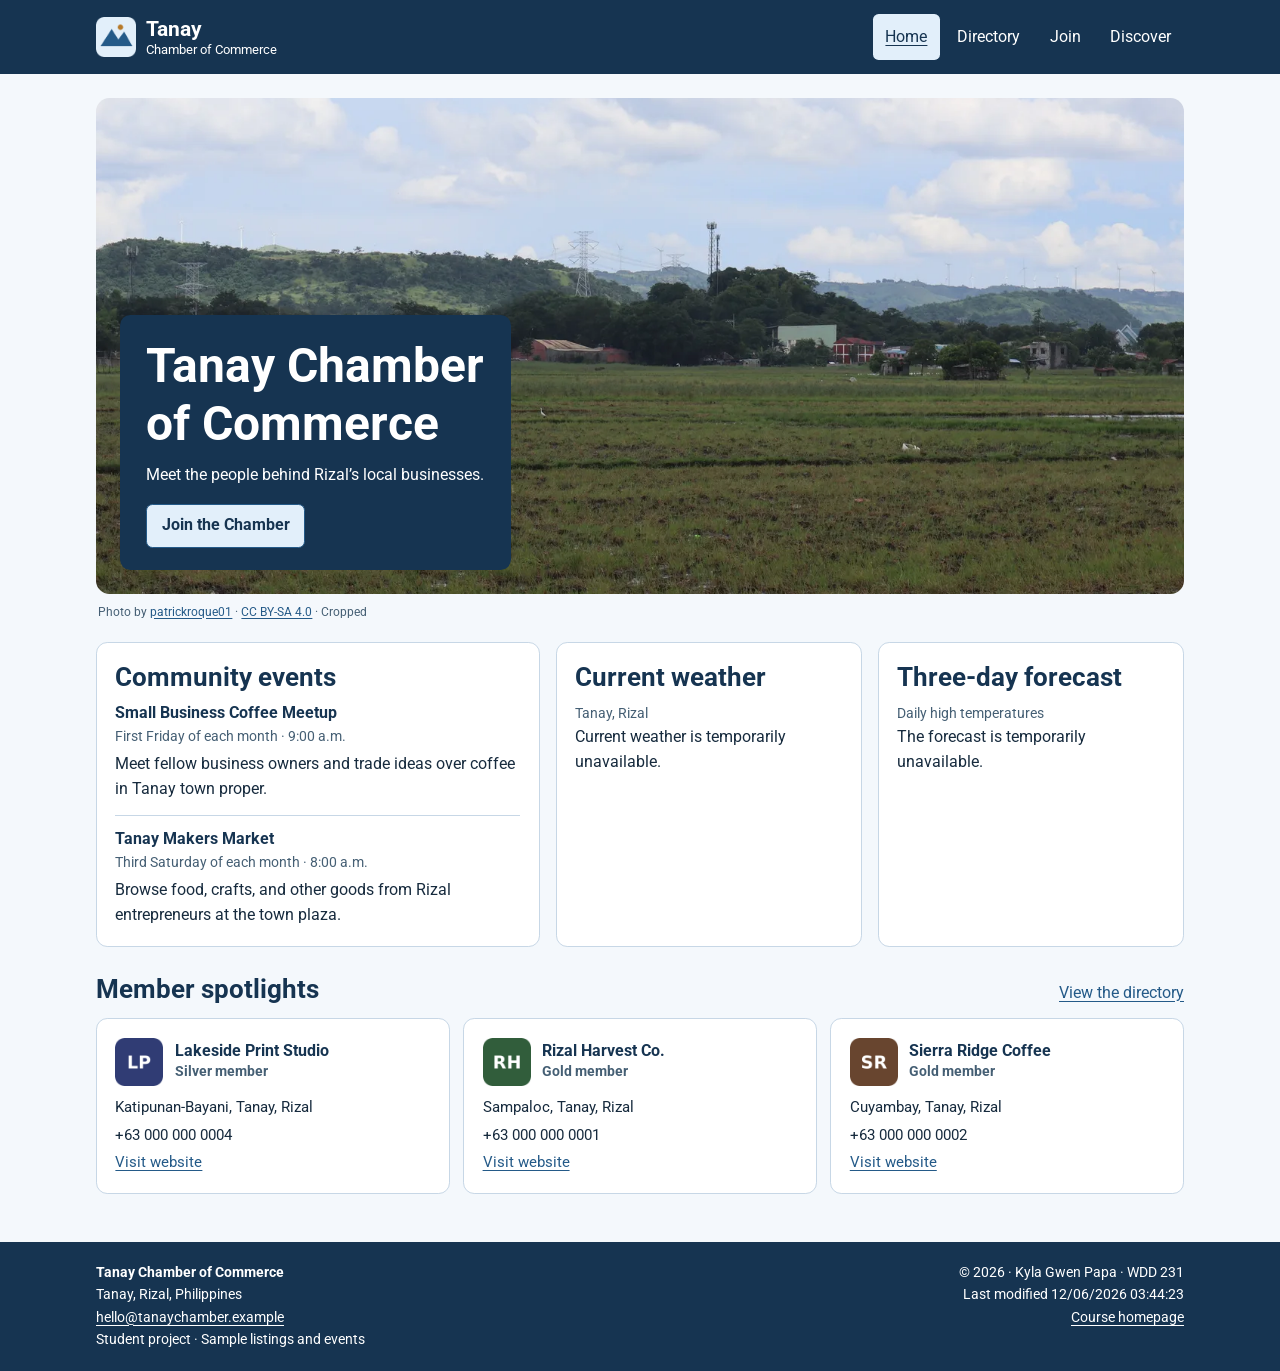
==== chamber/index.html @ 07552a8f "w03 assignment" ====
<!doctype html>
<html lang="en">
<head>
    <meta charset="utf-8">
    <meta name="viewport" content="width=device-width, initial-scale=1">
    <meta name="author" content="Kyla Gwen Papa">
    <meta name="description" content="Explore the Tanay Chamber of Commerce in Rizal, including community events, local weather, and featured businesses.">
    <meta property="og:title" content="Home | Tanay Chamber of Commerce">
    <meta property="og:description" content="Explore the Tanay Chamber of Commerce in Rizal, including community events, local weather, and featured businesses.">
    <meta property="og:type" content="website">
    <meta property="og:url" content="https://kylagwenp.github.io/wdd231/chamber/index.html">
    <meta property="og:image" content="https://kylagwenp.github.io/wdd231/chamber/images/tanay-social.jpg">
    <meta property="og:image:alt" content="Rice fields in Tanay with the Pililla wind turbines in the distance">
    <title>Home | Tanay Chamber of Commerce</title>
    <link rel="icon" href="images/chamber-mark.png" type="image/png">
    <link rel="preconnect" href="https://fonts.googleapis.com">
    <link rel="preconnect" href="https://fonts.gstatic.com" crossorigin>
    <link href="https://fonts.googleapis.com/css2?family=Roboto:wght@400;700&amp;display=swap" rel="stylesheet">
    <link rel="stylesheet" href="styles/normalize.css">
    <link rel="stylesheet" href="styles/small.css">
    <link rel="stylesheet" href="styles/larger.css">
    <script src="scripts/site.js" defer></script>
    <script type="module" src="scripts/home.js"></script>
</head>
<body>
    <a class="skip-link" href="#main">Skip to content</a>
    <header class="site-header">
        <div class="wrap header-inner">
            <a class="brand" href="index.html">
                <img src="images/chamber-mark.png" width="48" height="48" alt="">
                <span><strong>Tanay</strong><span>Chamber of Commerce</span></span>
            </a>
            <button type="button" class="menu-toggle" id="menu-toggle" aria-controls="main-nav" aria-expanded="false">Menu</button>
            <nav id="main-nav" aria-label="Main navigation">
                <ul>
                <li><a href="index.html" aria-current="page">Home</a></li>
                <li><a href="directory.html">Directory</a></li>
                <li><a href="join.html">Join</a></li>
                <li><a href="discover.html">Discover</a></li>
                </ul>
            </nav>
        </div>
    </header>
    <main id="main" class="wrap">
        <section class="hero" aria-labelledby="home-title">
            <img class="hero-image" src="images/tanay-hero.webp" srcset="images/tanay-hero-small.webp 640w, images/tanay-hero.webp 1440w" sizes="(max-width: 70rem) calc(100vw - 2rem), 68rem" width="1440" height="720" alt="Rice fields in Tanay with the Pililla wind turbines along the ridgeline" fetchpriority="high">
            <div class="hero-copy">
                <h1 id="home-title">Tanay Chamber<br>of Commerce</h1>
                <p>Meet the people behind Rizal’s local businesses.</p>
                <a class="button button-light" href="join.html">Join the Chamber</a>
            </div>
        </section>
        <p class="photo-credit">Photo by <a href="https://commons.wikimedia.org/wiki/File:Tanay_rice_field%2C_Pililla_wind_farm_view_%28Tanay%2C_Rizal%3B_08-14-2021%29.jpg">patrickroque01</a> · <a href="https://creativecommons.org/licenses/by-sa/4.0/">CC BY-SA 4.0</a> · Cropped</p>

        <div class="community-panels">
            <section class="panel events">
                <h2>Community events</h2>
                <article>
                    <h3>Small Business Coffee Meetup</h3>
                    <p class="event-time">First Friday of each month · 9:00 a.m.</p>
                    <p>Meet fellow business owners and trade ideas over coffee in Tanay town proper.</p>
                </article>
                <article>
                    <h3>Tanay Makers Market</h3>
                    <p class="event-time">Third Saturday of each month · 8:00 a.m.</p>
                    <p>Browse food, crafts, and other goods from Rizal entrepreneurs at the town plaza.</p>
                </article>
            </section>
            <section class="panel">
                <h2>Current weather</h2>
                <p class="weather-location">Tanay, Rizal</p>
                <div id="current-weather" aria-live="polite"><p>Loading current weather…</p></div>
                <p class="weather-source" id="weather-source"></p>
            </section>
            <section class="panel">
                <h2>Three-day forecast</h2>
                <p class="weather-location">Daily high temperatures</p>
                <div id="weather-forecast" aria-live="polite"><p>Loading forecast…</p></div>
            </section>
        </div>

        <section class="member-section" aria-labelledby="spotlight-title">
            <div class="section-heading">
                <h2 id="spotlight-title">Member spotlights</h2>
                <a href="directory.html">View the directory</a>
            </div>
            <p id="spotlight-status" role="status">Loading featured members…</p>
            <div class="member-grid" id="spotlights"></div>
        </section>
    </main>
    <footer class="site-footer">
        <div class="wrap footer-inner">
            <div>
                <p><strong>Tanay Chamber of Commerce</strong></p>
                <p>Tanay, Rizal, Philippines</p>
                <p><a href="mailto:hello@tanaychamber.example">hello@tanaychamber.example</a></p>
                <p>Student project · Sample listings and events</p>
            </div>
            <div>
                <p>© <span id="current-year"></span> · Kyla Gwen Papa · WDD 231</p>
                <p>Last modified <span id="last-modified"></span></p>
                <p><a href="../index.html">Course homepage</a></p>
            </div>
        </div>
    </footer>
</body>
</html>
---- chamber/styles/small.css ----
:root {
    color-scheme: light;
    --navy: #163451;
    --blue: #245a88;
    --light-blue: #e2effa;
    --page: #f4f8fc;
    --white: #fff;
    --text: #172b3e;
    --muted: #455f74;
    --border: #c7d7e6;
}

*, *::before, *::after { box-sizing: border-box; }
body {
    margin: 0;
    min-height: 100vh;
    display: flex;
    flex-direction: column;
    background: var(--page);
    color: var(--text);
    font: 1rem/1.55 Roboto, Arial, sans-serif;
}
img { display: block; max-width: 100%; height: auto; }
a { color: var(--blue); text-underline-offset: .2em; }
:focus-visible { outline: 3px solid currentColor; outline-offset: 3px; }
.wrap { width: min(calc(100% - 2rem), 68rem); margin-inline: auto; }
main { flex: 1; padding-block: 1rem 3rem; }
h1, h2, h3, p { margin: 0; }
h1, h2, h3 { line-height: 1.2; color: var(--navy); }
h1 { font-size: clamp(2rem, 5vw, 3rem); }
h1 + p, main > p + p, main > p + .button { margin-top: 1rem; }
h2 { font-size: clamp(1.25rem, 2vw, 1.6rem); }
h3 { font-size: 1rem; }
.skip-link {
    position: absolute;
    z-index: 2;
    top: .5rem;
    left: .5rem;
    padding: .65rem 1rem;
    transform: translateY(-160%);
    background: var(--white);
}
.skip-link:focus { transform: none; }

.site-header, .site-footer { background: var(--navy); color: var(--white); }
.header-inner { display: flex; align-items: center; flex-wrap: wrap; gap: .75rem; padding-block: .9rem; }
.brand {
    display: inline-flex;
    align-items: center;
    gap: .65rem;
    color: inherit;
    text-decoration: none;
    line-height: 1.2;
    font-size: .82rem;
}
.brand img { flex: 0 0 2.5rem; width: 2.5rem; }
.brand span { display: block; }
.brand strong { font-size: 1.3rem; }
.menu-toggle {
    margin-left: auto;
    padding: .5rem .7rem;
    min-height: 44px;
    border: 1px solid var(--light-blue);
    border-radius: .4rem;
    background: none;
    color: inherit;
    cursor: pointer;
}
.menu-toggle[hidden], #main-nav[hidden] { display: none; }
#main-nav { flex-basis: 100%; }
#main-nav ul { list-style: none; margin: 0; padding: 0; }
#main-nav a {
    display: block;
    padding: .65rem .8rem;
    border-radius: .35rem;
    color: inherit;
    text-decoration: none;
}
#main-nav a:hover, #main-nav a[aria-current="page"] {
    background: var(--light-blue);
    color: var(--navy);
    text-decoration: underline;
}
.site-footer { padding-block: 1.25rem; font-size: .9rem; }
.site-footer a { color: var(--white); }
.footer-inner { display: grid; gap: 1rem; }

.hero { overflow: hidden; border-radius: .85rem; background: var(--navy); color: var(--white); }
.hero-image { width: 100%; aspect-ratio: 2 / 1; object-fit: cover; }
.hero-copy { padding: 1.2rem; }
.hero-copy h1 { color: inherit; }
.hero-copy p { margin-block: .65rem 1rem; }
.button {
    display: inline-flex;
    align-items: center;
    justify-content: center;
    min-height: 44px;
    padding: .55rem .9rem;
    border: 1px solid var(--blue);
    border-radius: .4rem;
    background: var(--blue);
    color: var(--white);
    cursor: pointer;
    font-weight: 700;
    text-decoration: none;
}
.button-light, .button:hover { background: var(--light-blue); color: var(--navy); }
.button-light:hover { background: var(--white); }
.photo-credit { margin: .45rem .15rem 0; color: var(--muted); font-size: .78rem; }
.community-panels { display: grid; gap: 1rem; margin-top: 1.35rem; }
.panel, .member-card {
    min-width: 0;
    padding: 1.15rem;
    border: 1px solid var(--border);
    border-radius: .7rem;
    background: var(--white);
}
.panel h2 { margin-bottom: .65rem; }
.events article + article { margin-top: .8rem; padding-top: .8rem; border-top: 1px solid var(--border); }
.event-time, .weather-location, .weather-source { color: var(--muted); font-size: .9rem; }
.event-time { margin-block: .25rem; }
.weather-source { margin-top: .65rem; }
.weather-source:empty { display: none; }
.temperature { margin-top: .3rem; color: var(--navy); font-size: 2.45rem; font-weight: 700; line-height: 1.2; }
.weather-description { text-transform: capitalize; }
.forecast { display: grid; gap: .45rem; margin: .65rem 0 0; }
.forecast div { display: flex; justify-content: space-between; gap: .75rem; border-bottom: 1px solid var(--border); }
.forecast dd { margin: 0; font-weight: 700; white-space: nowrap; }
.member-section { margin-top: 1.65rem; }
.section-heading { display: flex; justify-content: space-between; align-items: baseline; flex-wrap: wrap; gap: .3rem 1rem; margin-bottom: .8rem; }
.member-grid { display: grid; gap: .85rem; }
.member-heading { display: flex; align-items: center; gap: .7rem; margin-bottom: .65rem; }
.member-heading img { flex: 0 0 3rem; width: 3rem; }
.member-card h3, .member-card a { overflow-wrap: anywhere; }
.member-level { color: var(--muted); font-size: .85rem; font-weight: 700; }
.member-contact { display: grid; gap: .25rem; font-style: normal; font-size: .95rem; }
.view-controls { display: flex; gap: .5rem; margin-block: 1rem; }
.view-controls .button[aria-pressed="false"] { background: var(--white); color: var(--navy); }
.view-controls .button:hover { background: var(--light-blue); color: var(--navy); }
.member-grid.is-list { grid-template-columns: 1fr; }
.directory-heading { margin-bottom: .75rem; }
---- chamber/styles/larger.css ----
@media (min-width: 44rem) {
    .header-inner { flex-wrap: nowrap; justify-content: space-between; }
    #menu-toggle { display: none; }
    #main-nav { flex-basis: auto; }
    #main-nav ul { display: flex; gap: .25rem; }
    main { padding-top: 1.5rem; }
    .hero { position: relative; }
    .hero-image { min-height: 23rem; max-height: 31rem; }
    .hero-copy {
        position: absolute;
        bottom: 1.5rem;
        left: 1.5rem;
        max-width: min(28rem, calc(100% - 3rem));
        padding: 1.4rem 1.65rem;
        border-radius: .65rem;
        background: var(--navy);
    }
    .community-panels { grid-template-columns: repeat(2, minmax(0, 1fr)); }
    .events { grid-column: 1 / -1; }
    .member-grid { grid-template-columns: repeat(2, minmax(0, 1fr)); }
    .member-grid.is-list .member-card { display: grid; grid-template-columns: 2fr 3fr; align-items: center; gap: 1rem; }
    .member-grid.is-list .member-heading { margin-bottom: 0; }
    .footer-inner { grid-template-columns: 1fr 1fr; }
    .footer-inner > :last-child { text-align: right; }
}

@media (min-width: 58rem) {
    .community-panels { grid-template-columns: 1.45fr 1fr 1fr; }
    .events { grid-column: auto; }
    .member-grid { grid-template-columns: repeat(3, minmax(0, 1fr)); }
}
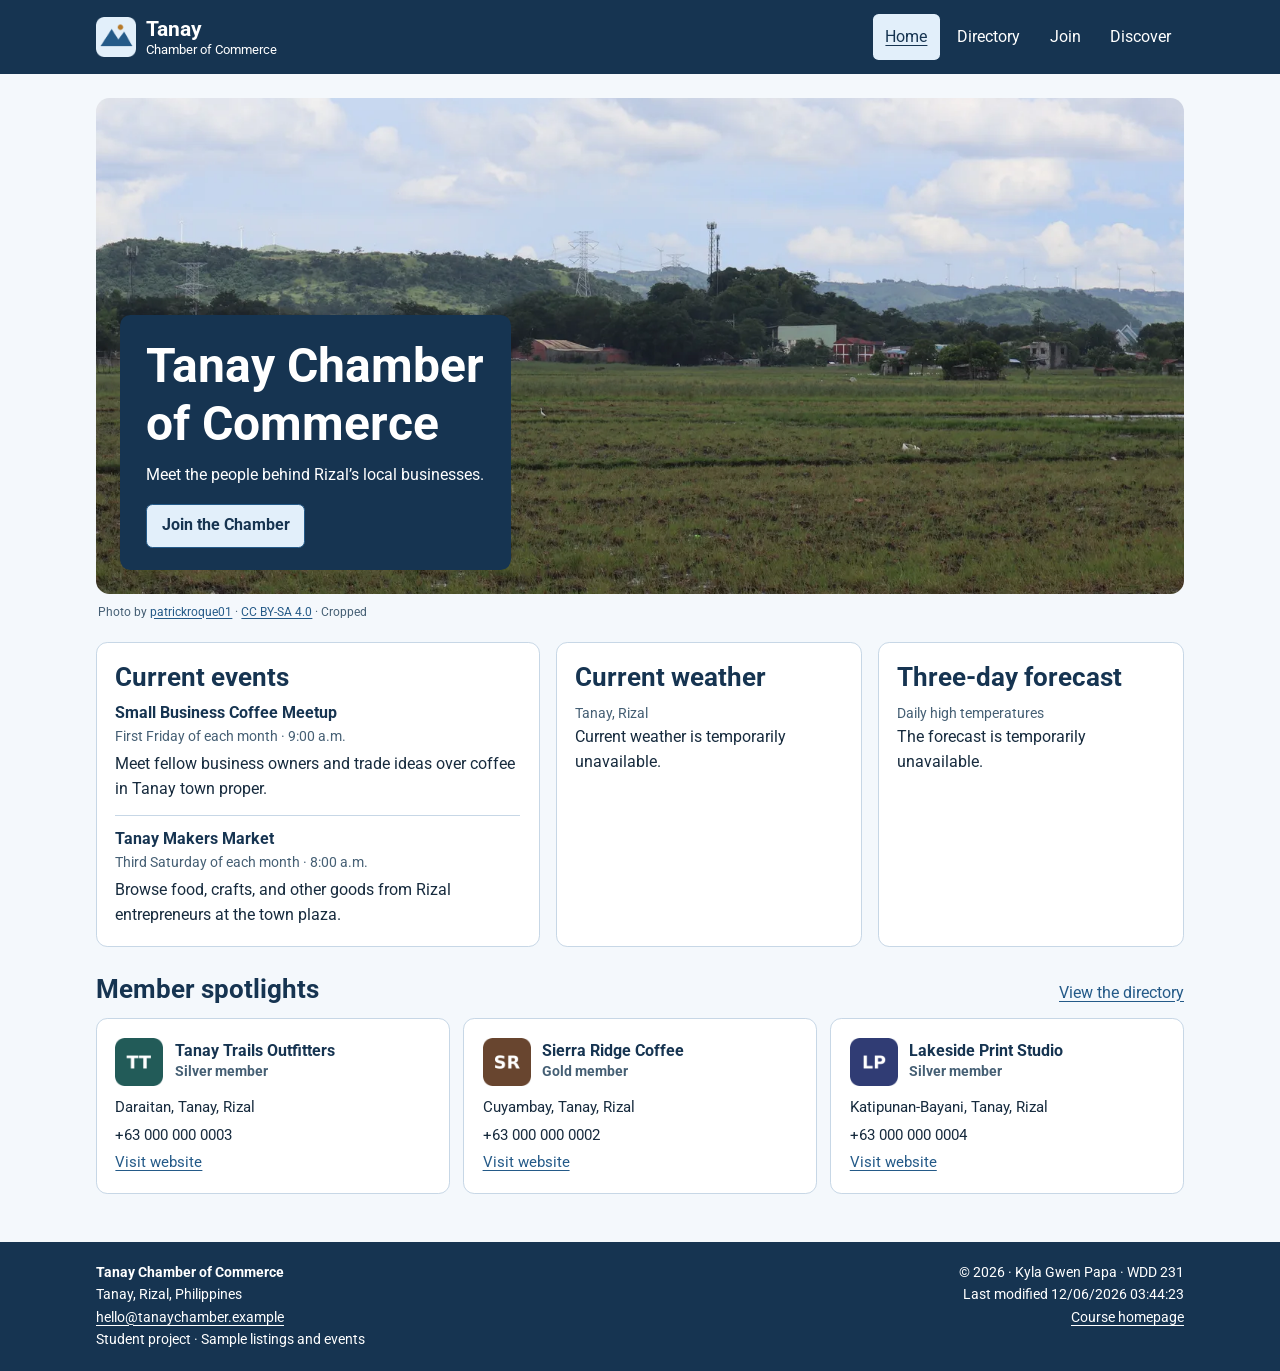
==== commit 21e19235: "Add Week 3 chamber updates" ====
--- a/chamber/index.html
+++ b/chamber/index.html
@@ -54,7 +54,7 @@
 
         <div class="community-panels">
             <section class="panel events">
-                <h2>Community events</h2>
+                <h2>Current events</h2>
                 <article>
                     <h3>Small Business Coffee Meetup</h3>
                     <p class="event-time">First Friday of each month · 9:00 a.m.</p>
--- a/chamber/styles/small.css
+++ b/chamber/styles/small.css
@@ -85,9 +85,15 @@
 .site-footer a { color: var(--white); }
 .footer-inner { display: grid; gap: 1rem; }
 
-.hero { overflow: hidden; border-radius: .85rem; background: var(--navy); color: var(--white); }
-.hero-image { width: 100%; aspect-ratio: 2 / 1; object-fit: cover; }
-.hero-copy { padding: 1.2rem; }
+.hero { position: relative; overflow: hidden; border-radius: .85rem; background: var(--navy); color: var(--white); }
+.hero-image { width: 100%; aspect-ratio: 2 / 1; min-height: 18rem; object-fit: cover; }
+.hero-copy {
+    position: absolute;
+    inset: auto .75rem .75rem;
+    padding: .85rem;
+    border-radius: .65rem;
+    background: var(--navy);
+}
 .hero-copy h1 { color: inherit; }
 .hero-copy p { margin-block: .65rem 1rem; }
 .button {
--- a/chamber/styles/larger.css
+++ b/chamber/styles/larger.css
@@ -4,16 +4,11 @@
     #main-nav { flex-basis: auto; }
     #main-nav ul { display: flex; gap: .25rem; }
     main { padding-top: 1.5rem; }
-    .hero { position: relative; }
     .hero-image { min-height: 23rem; max-height: 31rem; }
     .hero-copy {
-        position: absolute;
-        bottom: 1.5rem;
-        left: 1.5rem;
+        inset: auto auto 1.5rem 1.5rem;
         max-width: min(28rem, calc(100% - 3rem));
         padding: 1.4rem 1.65rem;
-        border-radius: .65rem;
-        background: var(--navy);
     }
     .community-panels { grid-template-columns: repeat(2, minmax(0, 1fr)); }
     .events { grid-column: 1 / -1; }
